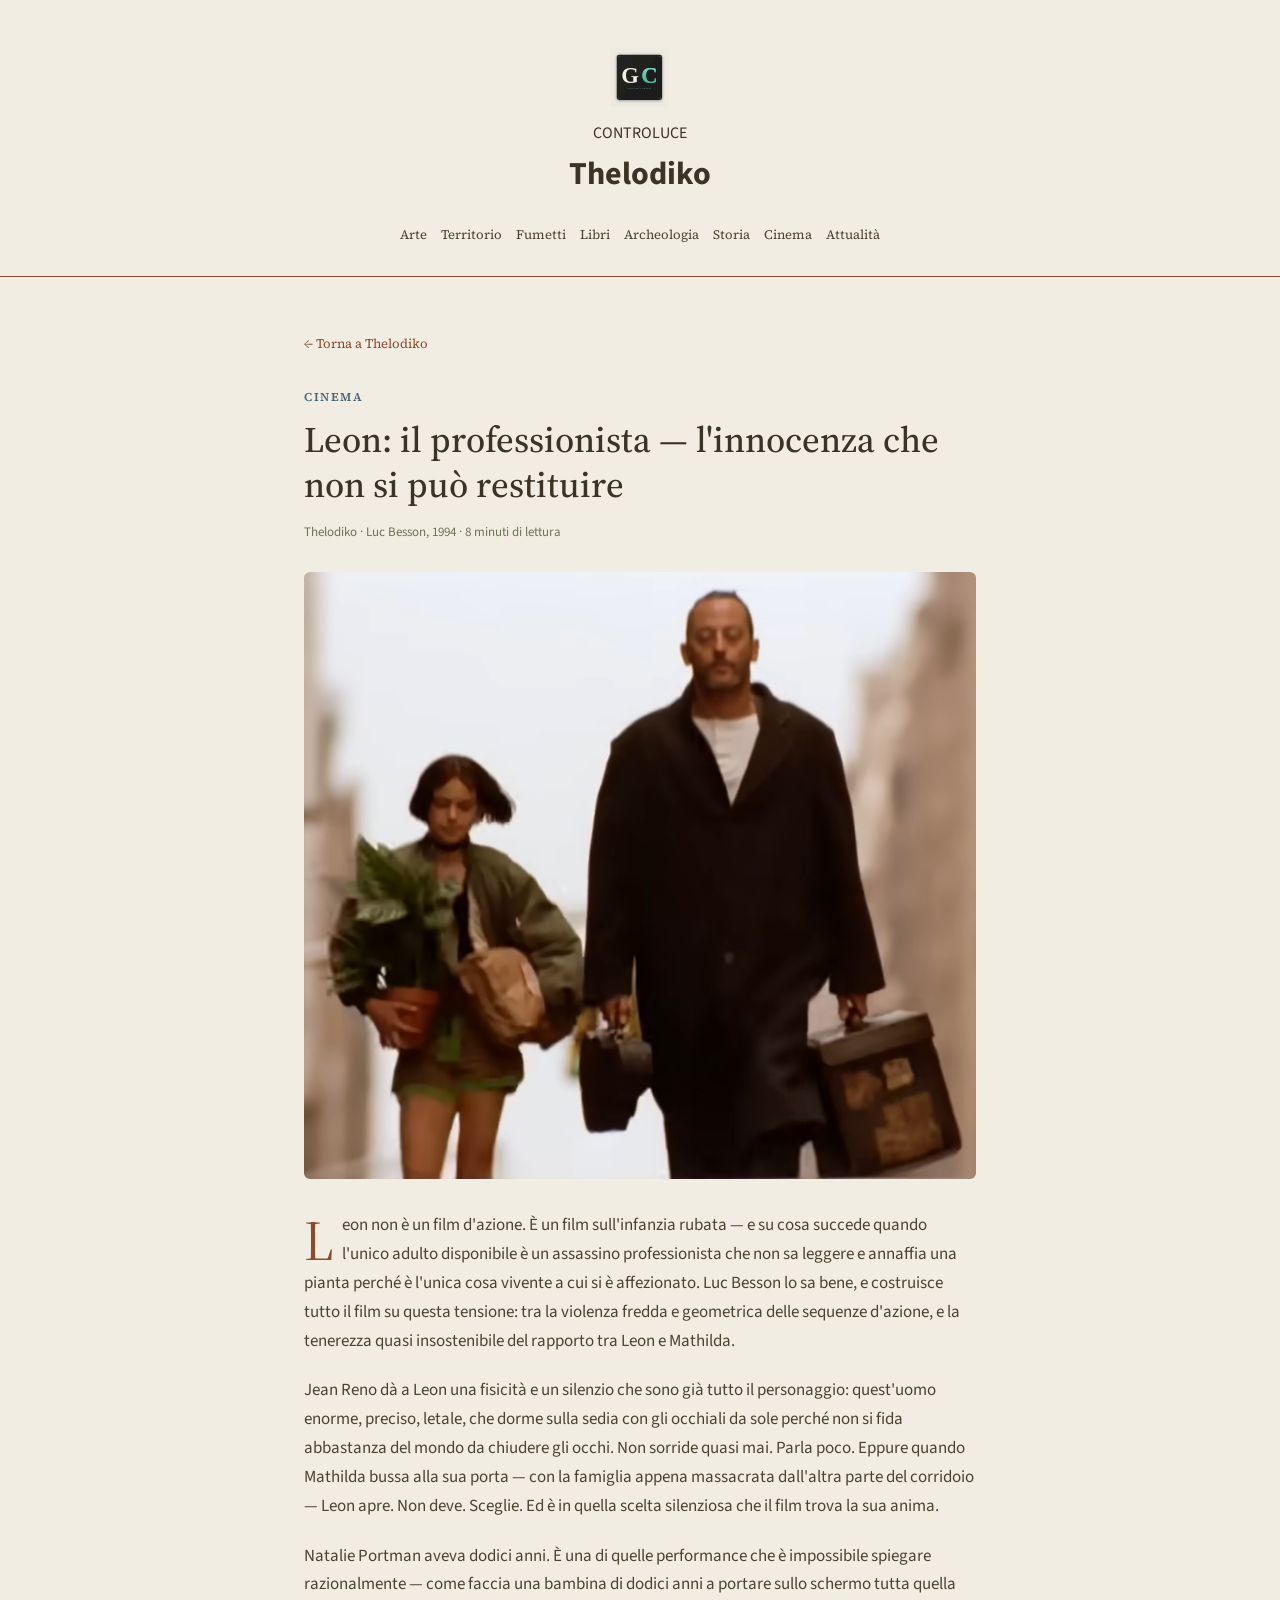
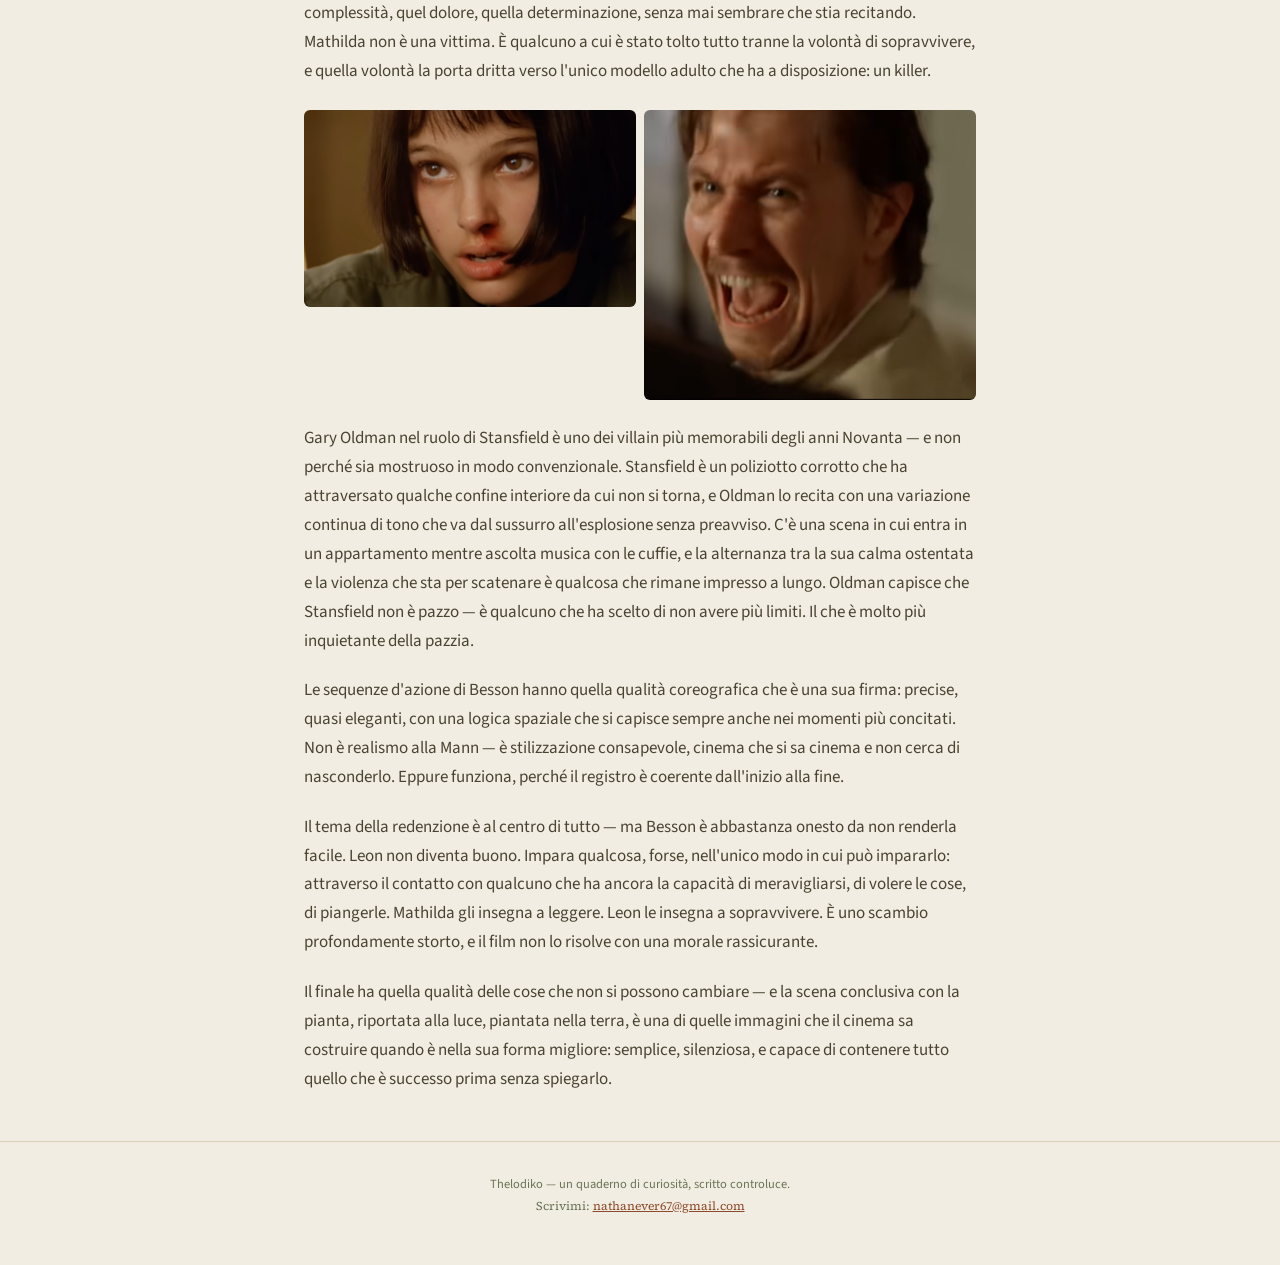
==== articoli/leon.html @ 323b1cae "Add files via upload" ====
<!DOCTYPE html>
<html lang="it">
<head>
<meta charset="UTF-8">
<meta name="viewport" content="width=device-width, initial-scale=1.0">
<title>Leon — Thelodiko</title>
<meta name="description" content="Recensione di Leon di Luc Besson. Jean Reno, Gary Oldman, Natalie Portman. Un film sull'innocenza che insegna a uccidere — e sulla redenzione impossibile.">
<link rel="stylesheet" href="../css/stile.css">
</head>
<body>
<header class="testata">
  <img src="../img/monogramma.svg" alt="GC" class="monogramma">
  <div class="occhiello">CONTROLUCE</div>
  <h1><a href="../index.html">Thelodiko</a></h1>
  <nav class="sezioni">
    <a href="../index.html#arte">Arte</a>
    <a href="../index.html#territorio">Territorio</a>
    <a href="../index.html#fumetti">Fumetti</a>
    <a href="../index.html#libri">Libri</a>
    <a href="../index.html#archeologia">Archeologia</a>
    <a href="../index.html#storia">Storia</a>
    <a href="../index.html#cinema">Cinema</a>
    <a href="../index.html#attualita">Attualità</a>
  </nav>
</header>
<main class="contenitore articolo-pagina sezione-cinema">
  <a class="indietro" href="../index.html">← Torna a Thelodiko</a>
  <div class="etichetta">CINEMA</div>
  <h1>Leon: il professionista — l'innocenza che non si può restituire</h1>
  <p class="meta-articolo">Thelodiko · Luc Besson, 1994 · 8 minuti di lettura</p>
  <div class="immagine-hero" style="background:none; height:auto; padding:0;"><img src="../img/leon_hero.png" alt="Leon e Mathilda camminano per strada con la pianta" style="width:100%; border-radius:6px; display:block;"></div>
  <div class="corpo-testo">
    <p>Leon non è un film d'azione. È un film sull'infanzia rubata — e su cosa succede quando l'unico adulto disponibile è un assassino professionista che non sa leggere e annaffia una pianta perché è l'unica cosa vivente a cui si è affezionato. Luc Besson lo sa bene, e costruisce tutto il film su questa tensione: tra la violenza fredda e geometrica delle sequenze d'azione, e la tenerezza quasi insostenibile del rapporto tra Leon e Mathilda.</p>
    <p>Jean Reno dà a Leon una fisicità e un silenzio che sono già tutto il personaggio: quest'uomo enorme, preciso, letale, che dorme sulla sedia con gli occhiali da sole perché non si fida abbastanza del mondo da chiudere gli occhi. Non sorride quasi mai. Parla poco. Eppure quando Mathilda bussa alla sua porta — con la famiglia appena massacrata dall'altra parte del corridoio — Leon apre. Non deve. Sceglie. Ed è in quella scelta silenziosa che il film trova la sua anima.</p>
    <p>Natalie Portman aveva dodici anni. È una di quelle performance che è impossibile spiegare razionalmente — come faccia una bambina di dodici anni a portare sullo schermo tutta quella complessità, quel dolore, quella determinazione, senza mai sembrare che stia recitando. Mathilda non è una vittima. È qualcuno a cui è stato tolto tutto tranne la volontà di sopravvivere, e quella volontà la porta dritta verso l'unico modello adulto che ha a disposizione: un killer.</p>
    <div style="display:grid; grid-template-columns:1fr 1fr; gap:8px; margin:1.5rem 0;">
      <img src="../img/leon_mathilda.png" alt="Mathilda — Natalie Portman in Leon" style="width:100%; border-radius:6px; display:block;">
      <img src="../img/leon_stansfield.png" alt="Stansfield — Gary Oldman in Leon" style="width:100%; border-radius:6px; display:block;">
    </div>

    <p>Gary Oldman nel ruolo di Stansfield è uno dei villain più memorabili degli anni Novanta — e non perché sia mostruoso in modo convenzionale. Stansfield è un poliziotto corrotto che ha attraversato qualche confine interiore da cui non si torna, e Oldman lo recita con una variazione continua di tono che va dal sussurro all'esplosione senza preavviso. C'è una scena in cui entra in un appartamento mentre ascolta musica con le cuffie, e la alternanza tra la sua calma ostentata e la violenza che sta per scatenare è qualcosa che rimane impresso a lungo. Oldman capisce che Stansfield non è pazzo — è qualcuno che ha scelto di non avere più limiti. Il che è molto più inquietante della pazzia.</p>
    <p>Le sequenze d'azione di Besson hanno quella qualità coreografica che è una sua firma: precise, quasi eleganti, con una logica spaziale che si capisce sempre anche nei momenti più concitati. Non è realismo alla Mann — è stilizzazione consapevole, cinema che si sa cinema e non cerca di nasconderlo. Eppure funziona, perché il registro è coerente dall'inizio alla fine.</p>
    <p>Il tema della redenzione è al centro di tutto — ma Besson è abbastanza onesto da non renderla facile. Leon non diventa buono. Impara qualcosa, forse, nell'unico modo in cui può impararlo: attraverso il contatto con qualcuno che ha ancora la capacità di meravigliarsi, di volere le cose, di piangerle. Mathilda gli insegna a leggere. Leon le insegna a sopravvivere. È uno scambio profondamente storto, e il film non lo risolve con una morale rassicurante.</p>
    <p>Il finale ha quella qualità delle cose che non si possono cambiare — e la scena conclusiva con la pianta, riportata alla luce, piantata nella terra, è una di quelle immagini che il cinema sa costruire quando è nella sua forma migliore: semplice, silenziosa, e capace di contenere tutto quello che è successo prima senza spiegarlo.</p>
  </div>
</main>
<footer class="piede">
  Thelodiko — un quaderno di curiosità, scritto controluce.<br>
  <span style="font-family:var(--font-titoli); font-size:12px;">Scrivimi: <a href="mailto:nathanever67@gmail.com" style="color:var(--terracotta);">nathanever67@gmail.com</a></span>
</footer>
</body>
</html>
---- css/stile.css ----
@import url('https://fonts.googleapis.com/css2?family=Source+Serif+4:opsz,wght@8..60,400;8..60,500;8..60,600&family=Source+Sans+3:wght@400;500&display=swap');

:root{
  --carta: #F2EDE2;
  --carta-bordo: #D9CFB8;
  --inchiostro: #3A3326;
  --inchiostro-tenue: #4A4332;
  --terracotta: #8B4A2B;
  --c-arte: #6B7355;
  --c-territorio: #8B4A2B;
  --c-fumetti: #C2542C;
  --c-libri: #2F4A3A;
  --c-archeologia: #B8862E;
  --c-storia: #5A4634;
  --c-cinema: #4A6377;
  --c-attualita: #6B6760;
  --font-titoli: 'Source Serif 4', Georgia, serif;
  --font-testo: 'Source Sans 3', -apple-system, sans-serif;
}
*{ box-sizing:border-box; margin:0; padding:0; }
body{ background:var(--carta); color:var(--inchiostro); font-family:var(--font-testo); line-height:1.7; -webkit-font-smoothing:antialiased; }
.contenitore{ max-width:720px; margin:0 auto; padding:0 1.5rem; }
header.testata{ text-align:center; border-bottom:1px solid var(--terracotta); padding:3rem 1.5rem 1.6rem; margin-bottom:2.5rem; }
header.testata .monogramma{
  width: 60px;
  height: 60px;
  margin: 0 auto 12px;
  display: block;
}
 font-family:var(--font-titoli); font-size:12px; letter-spacing:3px; color:var(--terracotta); margin-bottom:8px; }
header.testata h1{ font-family:var(--font-titoli); font-size:44px; font-weight:500; letter-spacing:0.5px; }
header.testata h1 a{ color:var(--inchiostro); text-decoration:none; }
header.testata .sottotitolo{ font-style:italic; color:#6B7355; font-size:14px; margin-top:10px; }
nav.sezioni{ display:flex; flex-wrap:wrap; justify-content:center; gap:6px 14px; margin-top:1.4rem; }
nav.sezioni a{ font-family:var(--font-titoli); font-size:13px; color:var(--inchiostro-tenue); text-decoration:none; padding-bottom:2px; border-bottom:2px solid transparent; cursor:pointer; }
nav.sezioni a:hover, nav.sezioni a.attivo{ border-bottom-color:var(--terracotta); color:var(--terracotta); }
article.scheda{ margin-bottom:2.4rem; }
article.scheda .immagine{ border-radius:6px; height:220px; margin-bottom:16px; display:flex; align-items:center; justify-content:center; color:var(--carta); font-size:44px; }
article.scheda .etichetta{ font-family:var(--font-titoli); font-size:11.5px; letter-spacing:1.5px; margin-bottom:7px; font-weight:600; }
article.scheda h2{ font-family:var(--font-titoli); font-size:25px; font-weight:500; line-height:1.3; margin-bottom:10px; }
article.scheda h2 a{ color:var(--inchiostro); text-decoration:none; }
article.scheda h2 a:hover{ text-decoration:underline; }
article.scheda p.estratto{ color:var(--inchiostro-tenue); font-size:15.5px; margin-bottom:14px; }
article.scheda .meta{ display:flex; justify-content:space-between; font-size:12.5px; color:#6B7355; }
article.scheda .leggi{ font-family:var(--font-titoli); }
hr.separatore{ border:none; border-top:0.5px solid var(--carta-bordo); margin:0 0 2.4rem; }
.articolo-pagina .etichetta{ font-family:var(--font-titoli); font-size:12px; letter-spacing:1.5px; font-weight:600; margin-bottom:10px; }
.articolo-pagina h1{ font-family:var(--font-titoli); font-size:36px; font-weight:500; line-height:1.25; margin-bottom:14px; }
.articolo-pagina .meta-articolo{ font-size:13px; color:#6B7355; margin-bottom:1.8rem; }
.articolo-pagina .immagine-hero{ border-radius:6px; height:320px; margin-bottom:2rem; display:flex; align-items:center; justify-content:center; color:var(--carta); font-size:60px; }
.articolo-pagina .corpo-testo p{ font-size:17px; color:var(--inchiostro-tenue); margin-bottom:1.3rem; }
.articolo-pagina .corpo-testo p:first-of-type::first-letter{ font-family:var(--font-titoli); font-size:56px; float:left; line-height:0.85; padding:6px 8px 0 0; color:var(--terracotta); }
a.indietro{ display:inline-block; margin-top:1rem; margin-bottom:2rem; font-family:var(--font-titoli); font-size:13px; color:var(--terracotta); text-decoration:none; }
footer.piede{ text-align:center; border-top:1px solid var(--carta-bordo); padding:2rem 1.5rem 3rem; margin-top:3rem; font-size:12.5px; color:#6B7355; }
.sezione-arte .immagine,.sezione-arte .immagine-hero{ background:var(--c-arte); }
.sezione-arte .etichetta{ color:var(--c-arte); }
.sezione-territorio .immagine,.sezione-territorio .immagine-hero{ background:var(--c-territorio); }
.sezione-territorio .etichetta{ color:var(--c-territorio); }
.sezione-fumetti .immagine,.sezione-fumetti .immagine-hero{ background:var(--c-fumetti); }
.sezione-fumetti .etichetta{ color:var(--c-fumetti); }
.sezione-libri .immagine,.sezione-libri .immagine-hero{ background:var(--c-libri); }
.sezione-libri .etichetta{ color:var(--c-libri); }
.sezione-archeologia .immagine,.sezione-archeologia .immagine-hero{ background:var(--c-archeologia); }
.sezione-archeologia .etichetta{ color:var(--c-archeologia); }
.sezione-storia .immagine,.sezione-storia .immagine-hero{ background:var(--c-storia); }
.sezione-storia .etichetta{ color:var(--c-storia); }
.sezione-cinema .immagine,.sezione-cinema .immagine-hero{ background:var(--c-cinema); }
.sezione-cinema .etichetta{ color:var(--c-cinema); }
.sezione-attualita .immagine,.sezione-attualita .immagine-hero{ background:var(--c-attualita); }
.sezione-attualita .etichetta{ color:var(--c-attualita); }
@media(max-width:480px){ header.testata h1{ font-size:34px; } article.scheda h2{ font-size:21px; } .articolo-pagina h1{ font-size:28px; } .articolo-pagina .immagine-hero{ height:220px; font-size:44px; } }
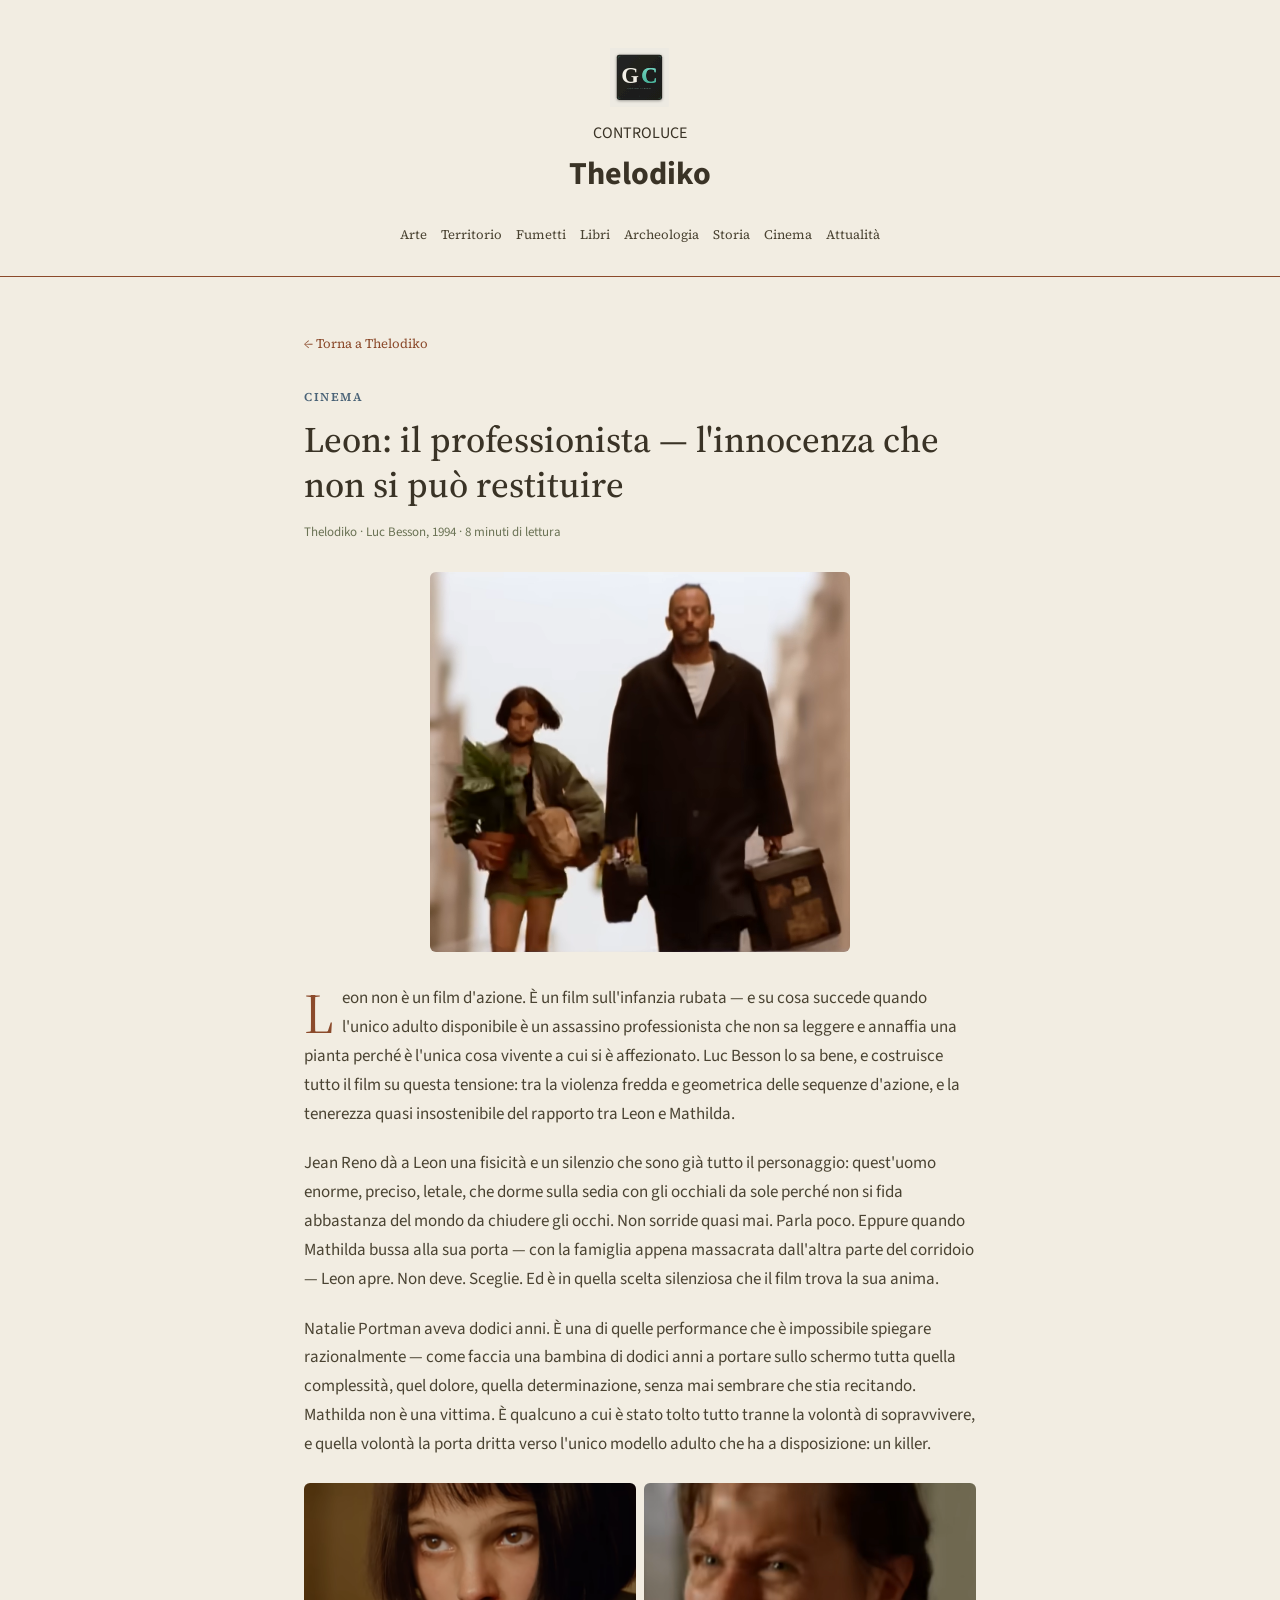
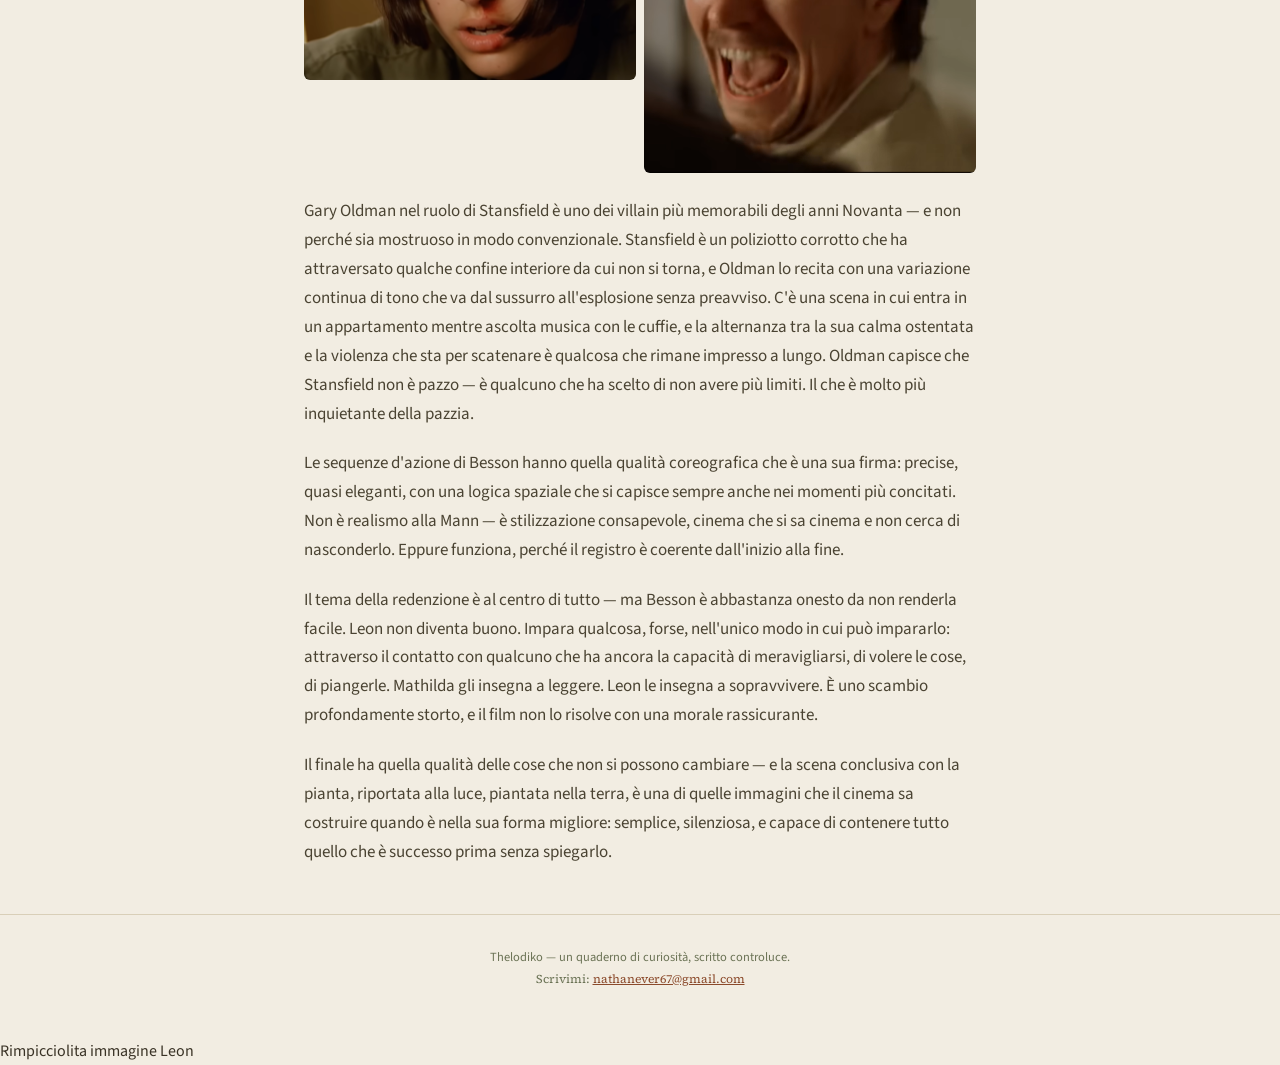
==== commit eec807d1: "Update leon.html" ====
--- a/articoli/leon.html
+++ b/articoli/leon.html
@@ -28,7 +28,7 @@
   <div class="etichetta">CINEMA</div>
   <h1>Leon: il professionista — l'innocenza che non si può restituire</h1>
   <p class="meta-articolo">Thelodiko · Luc Besson, 1994 · 8 minuti di lettura</p>
-  <div class="immagine-hero" style="background:none; height:auto; padding:0;"><img src="../img/leon_hero.png" alt="Leon e Mathilda camminano per strada con la pianta" style="width:100%; border-radius:6px; display:block;"></div>
+  <div class="immagine-hero" style="background:none; height:auto; padding:0; display:flex; flex-direction:column; align-items:center;"><img src="../img/leon_hero.png" alt="Leon e Mathilda camminano per strada con la pianta" style="max-height:380px; width:auto; border-radius:6px; display:block;"></div>
   <div class="corpo-testo">
     <p>Leon non è un film d'azione. È un film sull'infanzia rubata — e su cosa succede quando l'unico adulto disponibile è un assassino professionista che non sa leggere e annaffia una pianta perché è l'unica cosa vivente a cui si è affezionato. Luc Besson lo sa bene, e costruisce tutto il film su questa tensione: tra la violenza fredda e geometrica delle sequenze d'azione, e la tenerezza quasi insostenibile del rapporto tra Leon e Mathilda.</p>
     <p>Jean Reno dà a Leon una fisicità e un silenzio che sono già tutto il personaggio: quest'uomo enorme, preciso, letale, che dorme sulla sedia con gli occhiali da sole perché non si fida abbastanza del mondo da chiudere gli occhi. Non sorride quasi mai. Parla poco. Eppure quando Mathilda bussa alla sua porta — con la famiglia appena massacrata dall'altra parte del corridoio — Leon apre. Non deve. Sceglie. Ed è in quella scelta silenziosa che il film trova la sua anima.</p>
@@ -50,3 +50,4 @@
 </footer>
 </body>
 </html>
+Rimpicciolita immagine Leon
